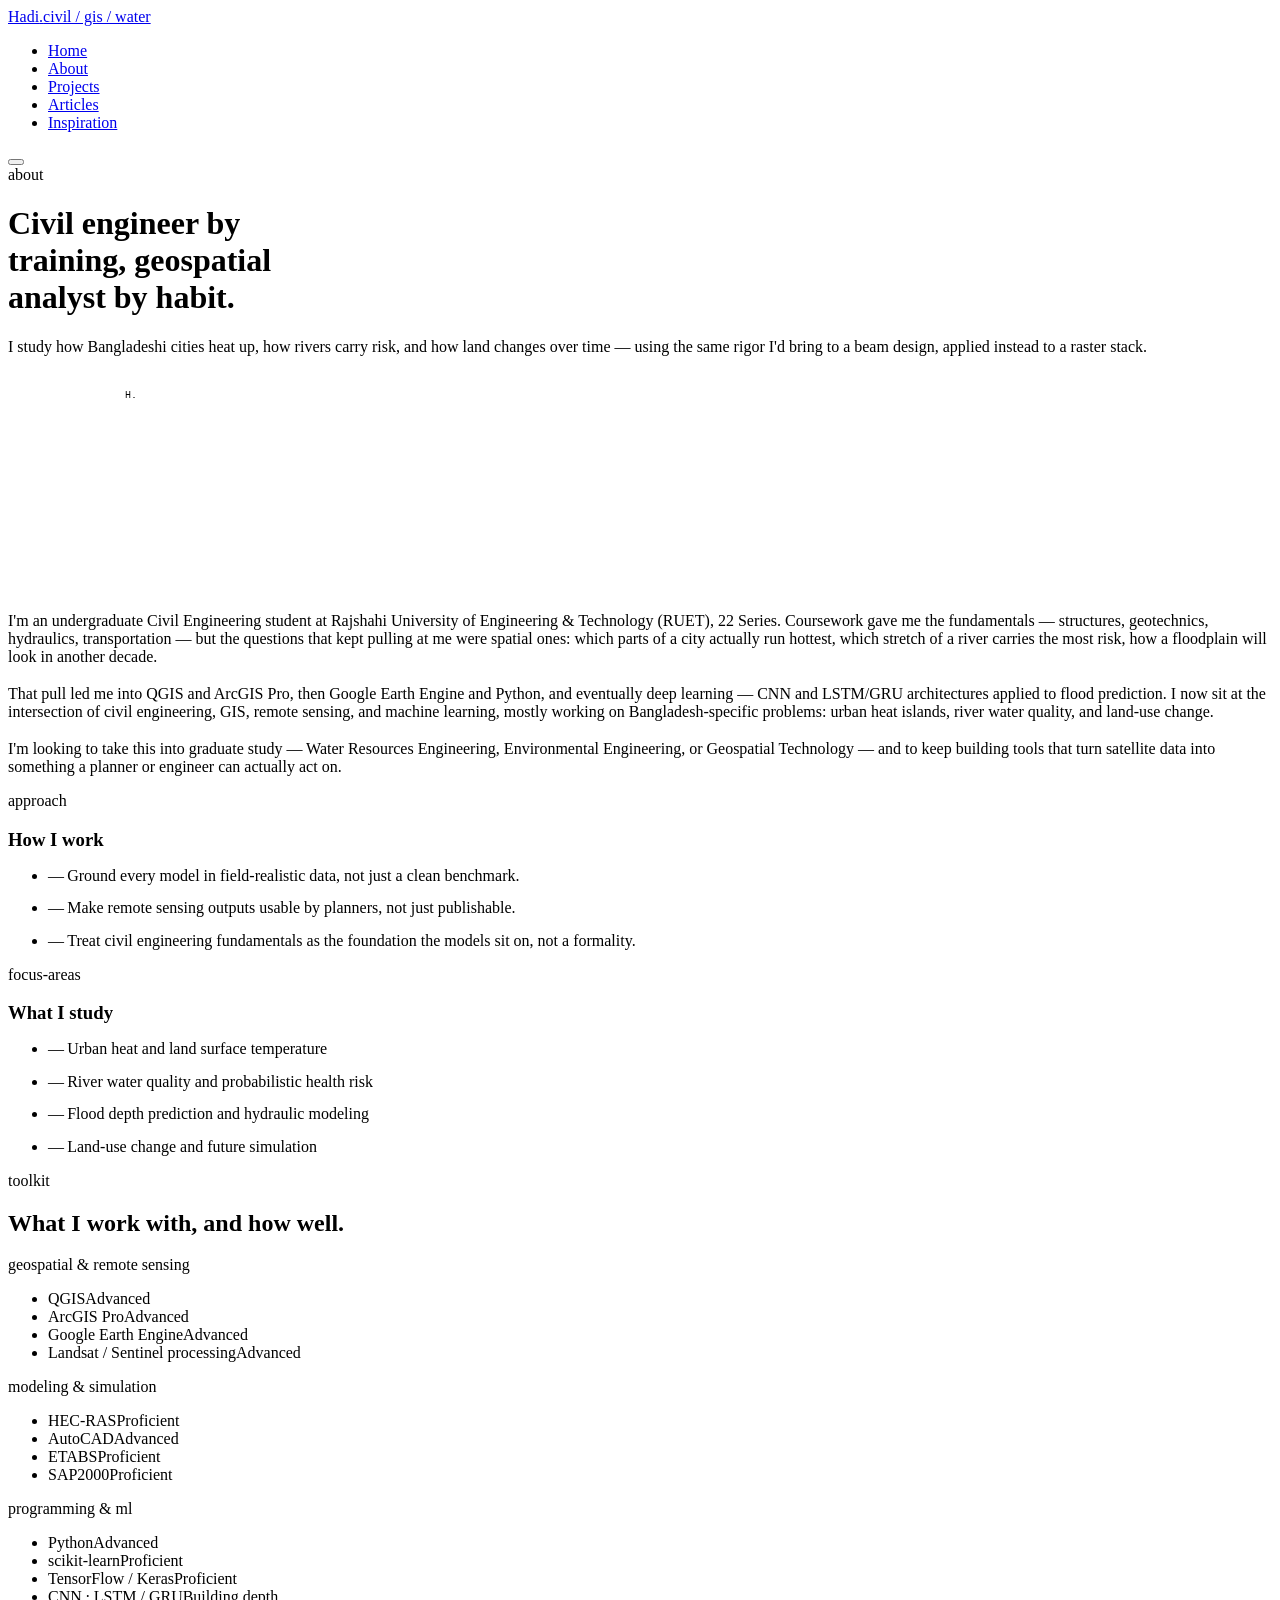
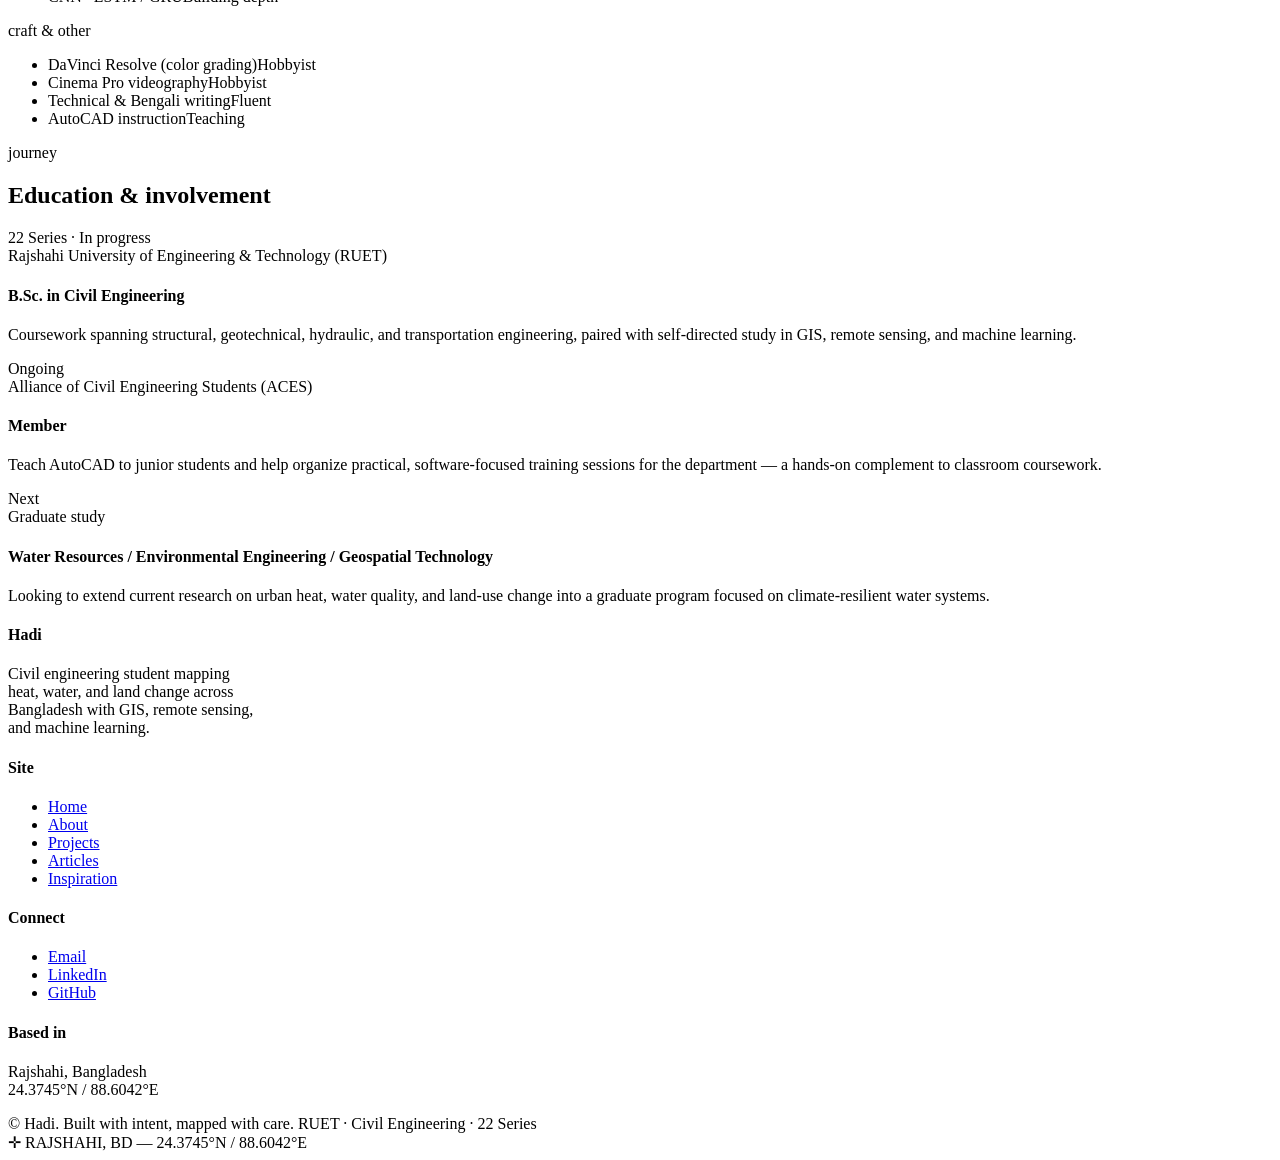
==== about.html @ c2dc0e63 "Add files via upload" ====
<!DOCTYPE html>
<html lang="en">
<head>
<meta charset="UTF-8">
<meta name="viewport" content="width=device-width, initial-scale=1.0">
<title>About — Hadi</title>
<meta name="description" content="Civil engineering student at RUET working across GIS, remote sensing, and machine learning — background, approach, and toolkit.">
<link rel="preconnect" href="https://fonts.googleapis.com">
<link rel="preconnect" href="https://fonts.gstatic.com" crossorigin>
<link href="https://fonts.googleapis.com/css2?family=IBM+Plex+Mono:wght@400;500&family=IBM+Plex+Sans:wght@400;500;600&family=Space+Grotesk:wght@400;500;600;700&display=swap" rel="stylesheet">
<link rel="stylesheet" href="css/style.css">
</head>
<body>

<nav class="site-nav" aria-label="Primary">
  <div class="wrap">
    <a href="index.html" class="brand">Hadi<span class="dot">.</span><span class="tag">civil / gis / water</span></a>
    <ul class="nav-links" id="navLinks">
      <li><a href="index.html">Home</a></li>
      <li><a href="about.html" aria-current="page">About</a></li>
      <li><a href="projects.html">Projects</a></li>
      <li><a href="articles.html">Articles</a></li>
      <li><a href="inspiration.html">Inspiration</a></li>
    </ul>
    <button class="nav-toggle" aria-label="Toggle menu" aria-expanded="false" aria-controls="navLinks">
      <span></span><span></span><span></span>
    </button>
  </div>
</nav>

<header class="page-hero">
  <div class="crop-mark tl"></div>
  <div class="crop-mark tr"></div>
  <div class="wrap">
    <span class="eyebrow reveal">about</span>
    <h1 class="reveal" style="max-width:18ch;">Civil engineer by training, geospatial analyst by habit.</h1>
    <p class="lede reveal">I study how Bangladeshi cities heat up, how rivers carry risk, and how land changes over time — using the same rigor I'd bring to a beam design, applied instead to a raster stack.</p>
  </div>
</header>

<section class="block">
  <div class="wrap split-2 avatar">
    <div class="reveal">
      <svg viewBox="0 0 200 200" width="100%" style="max-width:220px;" aria-hidden="true">
        <rect x="1" y="1" width="198" height="198" fill="none" stroke="var(--paper-line-strong)" stroke-width="1"/>
        <circle cx="100" cy="100" r="70" fill="none" stroke="var(--blueprint)" stroke-width="1" opacity="0.5"/>
        <circle cx="100" cy="100" r="48" fill="none" stroke="var(--teal)" stroke-width="1" opacity="0.5"/>
        <circle cx="100" cy="100" r="26" fill="none" stroke="var(--rust)" stroke-width="1" opacity="0.6"/>
        <line x1="100" y1="0" x2="100" y2="200" stroke="var(--paper-line)" stroke-width="1"/>
        <line x1="0" y1="100" x2="200" y2="100" stroke="var(--paper-line)" stroke-width="1"/>
        <text x="106" y="24" font-family="IBM Plex Mono" font-size="9" fill="var(--muted)">H.</text>
      </svg>
    </div>
    <div class="reveal">
      <p class="lede">I'm an undergraduate Civil Engineering student at Rajshahi University of Engineering &amp; Technology (RUET), 22 Series. Coursework gave me the fundamentals — structures, geotechnics, hydraulics, transportation — but the questions that kept pulling at me were spatial ones: which parts of a city actually run hottest, which stretch of a river carries the most risk, how a floodplain will look in another decade.</p>
      <p style="margin-top:1.2rem;">That pull led me into QGIS and ArcGIS Pro, then Google Earth Engine and Python, and eventually deep learning — CNN and LSTM/GRU architectures applied to flood prediction. I now sit at the intersection of civil engineering, GIS, remote sensing, and machine learning, mostly working on Bangladesh-specific problems: urban heat islands, river water quality, and land-use change.</p>
      <p style="margin-top:1.2rem;">I'm looking to take this into graduate study — Water Resources Engineering, Environmental Engineering, or Geospatial Technology — and to keep building tools that turn satellite data into something a planner or engineer can actually act on.</p>
    </div>
  </div>
</section>

<section class="block bg-alt">
  <div class="wrap split-2">
    <div class="reveal">
      <span class="eyebrow">approach</span>
      <h3 style="margin-bottom:1rem;">How I work</h3>
      <ul style="display:flex; flex-direction:column; gap:0.9rem;">
        <li style="padding-left:1.2rem; position:relative;"><span style="position:absolute; left:0; color:var(--blueprint);">—</span>Ground every model in field-realistic data, not just a clean benchmark.</li>
        <li style="padding-left:1.2rem; position:relative;"><span style="position:absolute; left:0; color:var(--teal);">—</span>Make remote sensing outputs usable by planners, not just publishable.</li>
        <li style="padding-left:1.2rem; position:relative;"><span style="position:absolute; left:0; color:var(--rust);">—</span>Treat civil engineering fundamentals as the foundation the models sit on, not a formality.</li>
      </ul>
    </div>
    <div class="reveal">
      <span class="eyebrow">focus-areas</span>
      <h3 style="margin-bottom:1rem;">What I study</h3>
      <ul style="display:flex; flex-direction:column; gap:0.9rem;">
        <li style="padding-left:1.2rem; position:relative;"><span style="position:absolute; left:0; color:var(--blueprint);">—</span>Urban heat and land surface temperature</li>
        <li style="padding-left:1.2rem; position:relative;"><span style="position:absolute; left:0; color:var(--teal);">—</span>River water quality and probabilistic health risk</li>
        <li style="padding-left:1.2rem; position:relative;"><span style="position:absolute; left:0; color:var(--rust);">—</span>Flood depth prediction and hydraulic modeling</li>
        <li style="padding-left:1.2rem; position:relative;"><span style="position:absolute; left:0; color:var(--amber);">—</span>Land-use change and future simulation</li>
      </ul>
    </div>
  </div>
</section>

<section class="block">
  <div class="wrap">
    <div class="section-head reveal">
      <span class="eyebrow">toolkit</span>
      <h2>What I work with, and how well.</h2>
    </div>
    <div class="skill-matrix">
      <div class="skill-group reveal">
        <span class="eyebrow">geospatial &amp; remote sensing</span>
        <ul class="skill-list">
          <li><span class="name">QGIS</span><span class="meta">Advanced</span></li>
          <li><span class="name">ArcGIS Pro</span><span class="meta">Advanced</span></li>
          <li><span class="name">Google Earth Engine</span><span class="meta">Advanced</span></li>
          <li><span class="name">Landsat / Sentinel processing</span><span class="meta">Advanced</span></li>
        </ul>
      </div>
      <div class="skill-group reveal">
        <span class="eyebrow">modeling &amp; simulation</span>
        <ul class="skill-list">
          <li><span class="name">HEC-RAS</span><span class="meta">Proficient</span></li>
          <li><span class="name">AutoCAD</span><span class="meta">Advanced</span></li>
          <li><span class="name">ETABS</span><span class="meta">Proficient</span></li>
          <li><span class="name">SAP2000</span><span class="meta">Proficient</span></li>
        </ul>
      </div>
      <div class="skill-group reveal">
        <span class="eyebrow">programming &amp; ml</span>
        <ul class="skill-list">
          <li><span class="name">Python</span><span class="meta">Advanced</span></li>
          <li><span class="name">scikit-learn</span><span class="meta">Proficient</span></li>
          <li><span class="name">TensorFlow / Keras</span><span class="meta">Proficient</span></li>
          <li><span class="name">CNN · LSTM / GRU</span><span class="meta">Building depth</span></li>
        </ul>
      </div>
      <div class="skill-group reveal">
        <span class="eyebrow">craft &amp; other</span>
        <ul class="skill-list">
          <li><span class="name">DaVinci Resolve (color grading)</span><span class="meta">Hobbyist</span></li>
          <li><span class="name">Cinema Pro videography</span><span class="meta">Hobbyist</span></li>
          <li><span class="name">Technical &amp; Bengali writing</span><span class="meta">Fluent</span></li>
          <li><span class="name">AutoCAD instruction</span><span class="meta">Teaching</span></li>
        </ul>
      </div>
    </div>
  </div>
</section>

<section class="block bg-alt" id="involvement">
  <div class="wrap">
    <div class="section-head reveal">
      <span class="eyebrow">journey</span>
      <h2>Education &amp; involvement</h2>
    </div>
    <div class="timeline reveal">
      <div class="timeline-row">
        <div class="when mono">22 Series · In progress</div>
        <div>
          <span class="org">Rajshahi University of Engineering &amp; Technology (RUET)</span>
          <h4>B.Sc. in Civil Engineering</h4>
          <p>Coursework spanning structural, geotechnical, hydraulic, and transportation engineering, paired with self-directed study in GIS, remote sensing, and machine learning.</p>
        </div>
      </div>
      <div class="timeline-row">
        <div class="when mono">Ongoing</div>
        <div>
          <span class="org">Alliance of Civil Engineering Students (ACES)</span>
          <h4>Member</h4>
          <p>Teach AutoCAD to junior students and help organize practical, software-focused training sessions for the department — a hands-on complement to classroom coursework.</p>
        </div>
      </div>
      <div class="timeline-row">
        <div class="when mono">Next</div>
        <div>
          <span class="org">Graduate study</span>
          <h4>Water Resources / Environmental Engineering / Geospatial Technology</h4>
          <p>Looking to extend current research on urban heat, water quality, and land-use change into a graduate program focused on climate-resilient water systems.</p>
        </div>
      </div>
    </div>
  </div>
</section>

<footer class="site-footer">
  <div class="wrap">
    <div class="footer-grid">
      <div>
        <h4>Hadi</h4>
        <p style="margin-top:0.6rem; max-width:32ch;">Civil engineering student mapping heat, water, and land change across Bangladesh with GIS, remote sensing, and machine learning.</p>
      </div>
      <div>
        <h4>Site</h4>
        <ul>
          <li><a href="index.html">Home</a></li>
          <li><a href="about.html">About</a></li>
          <li><a href="projects.html">Projects</a></li>
          <li><a href="articles.html">Articles</a></li>
          <li><a href="inspiration.html">Inspiration</a></li>
        </ul>
      </div>
      <div>
        <h4>Connect</h4>
        <ul>
          <li><a href="mailto:your.email@example.com">Email</a></li>
          <li><a href="#">LinkedIn</a></li>
          <li><a href="#">GitHub</a></li>
        </ul>
      </div>
      <div>
        <h4>Based in</h4>
        <p>Rajshahi, Bangladesh<br>24.3745°N / 88.6042°E</p>
      </div>
    </div>
    <div class="footer-bottom">
      <span>© <span data-year></span> Hadi. Built with intent, mapped with care.</span>
      <span>RUET · Civil Engineering · 22 Series</span>
    </div>
  </div>
</footer>

<div class="geo-stamp mono"><span class="crosshair">✛</span> RAJSHAHI, BD — 24.3745°N / 88.6042°E</div>

<script src="js/script.js"></script>
</body>
</html>
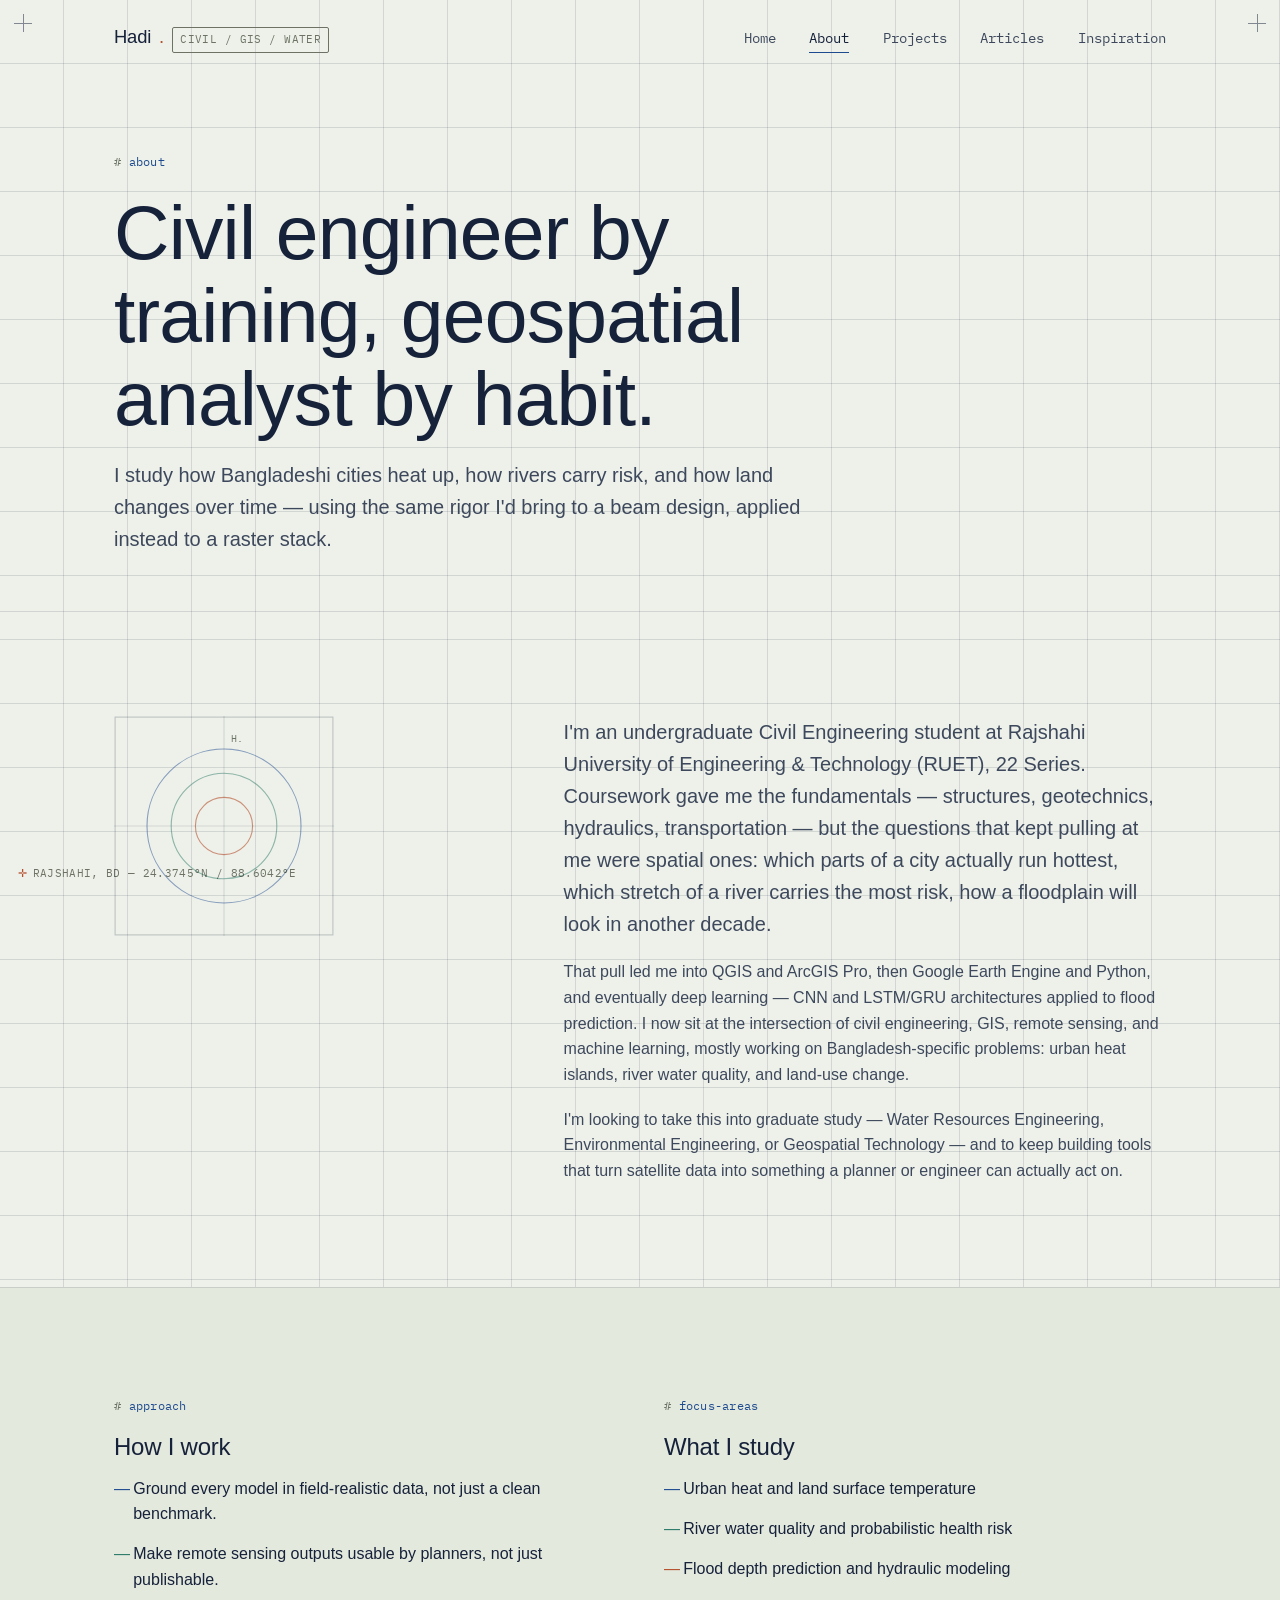
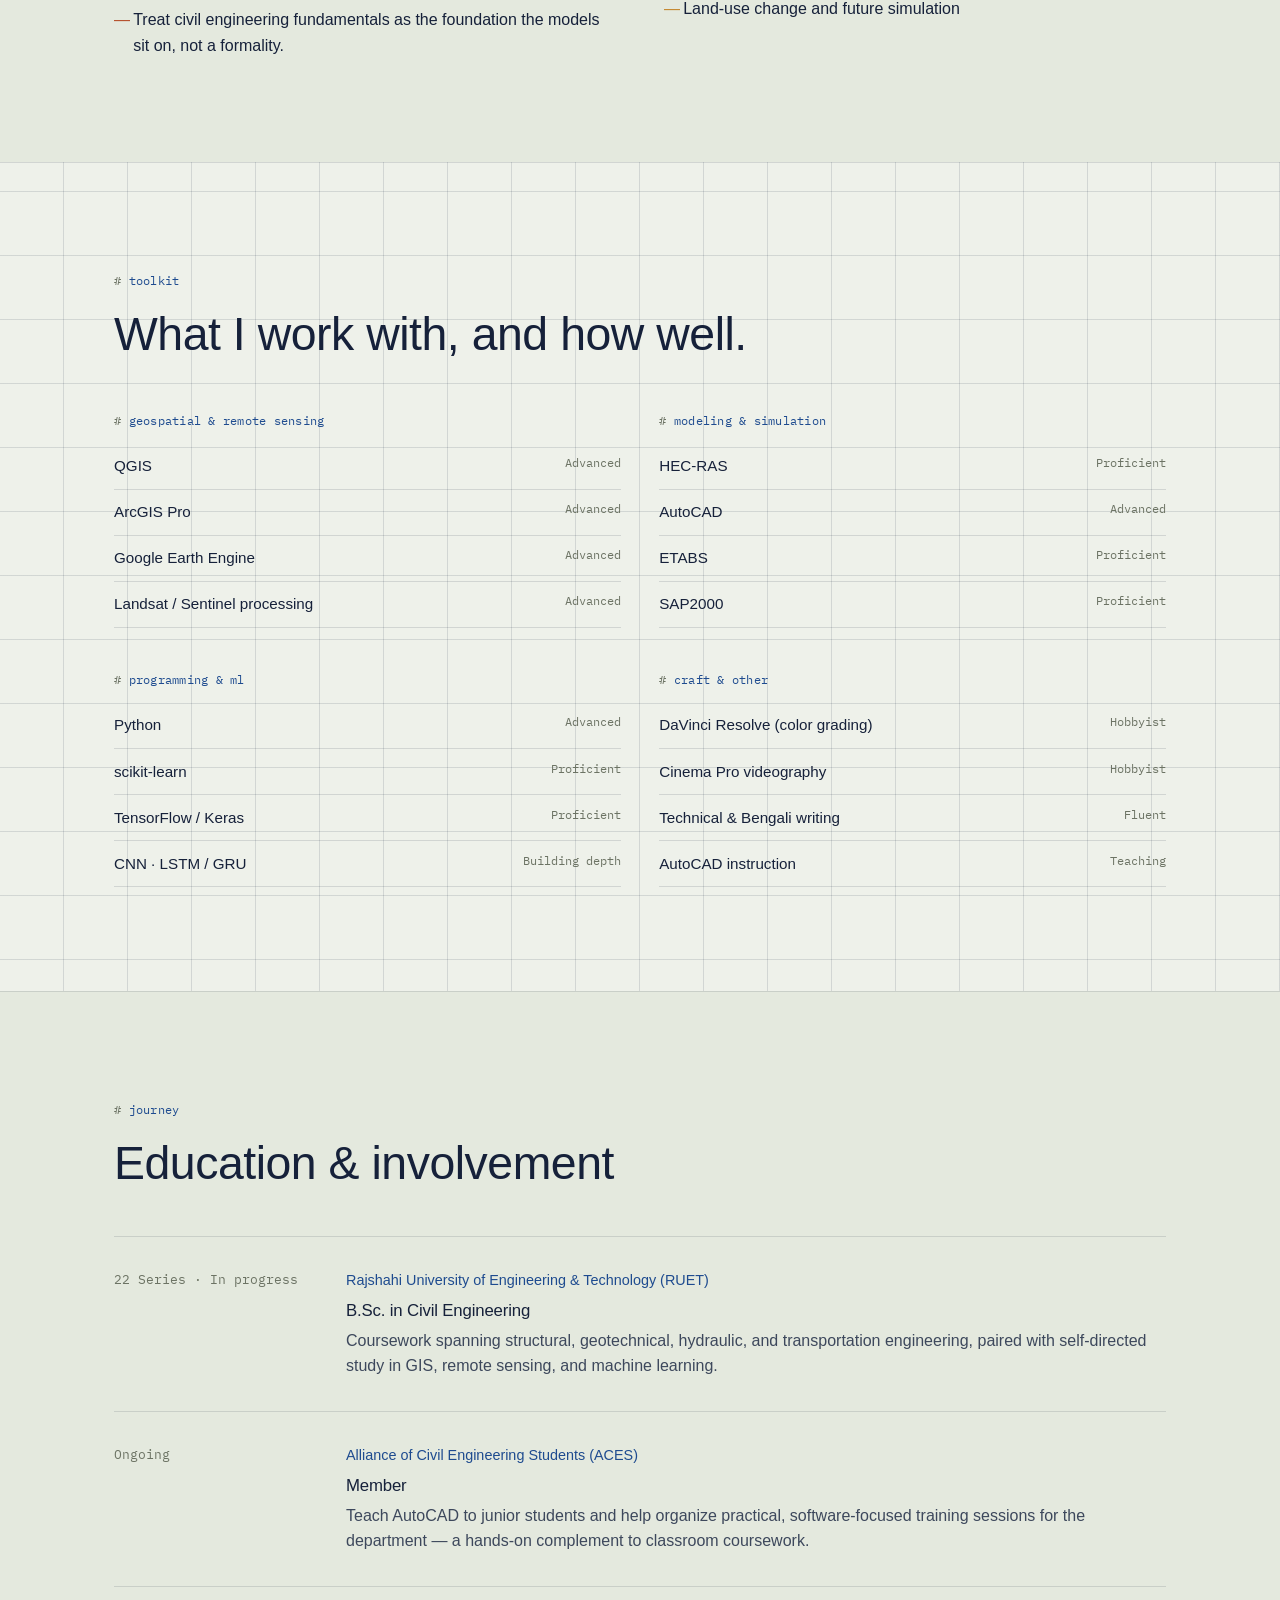
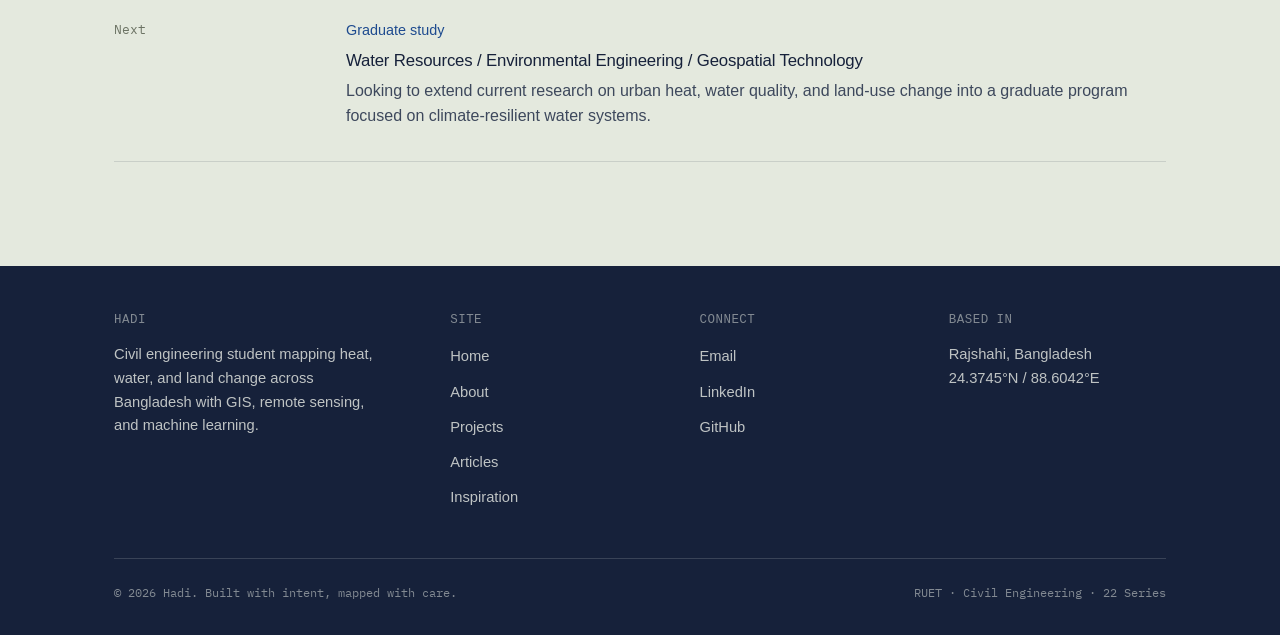
==== commit 9bc30029: "Update about.html" ====
--- a/about.html
+++ b/about.html
@@ -185,9 +185,9 @@
       <div>
         <h4>Connect</h4>
         <ul>
-          <li><a href="mailto:your.email@example.com">Email</a></li>
+          <li><a href="mailto:mail@mdabdulhadisheikh@gmail.com">Email</a></li>
           <li><a href="#">LinkedIn</a></li>
-          <li><a href="#">GitHub</a></li>
+          <li><a href="https://github.com/mdabdulhadisheikh2200170">GitHub</a></li>
         </ul>
       </div>
       <div>
--- a/css/style.css
+++ b/css/style.css
@@ -0,0 +1,795 @@
+/* ==========================================================================
+   Hadi — Portfolio
+   Design language: drafting board / topographic survey.
+   Tokens defined once below, everything else derives from them.
+   ========================================================================== */
+
+:root {
+  /* --- Color --- */
+  --paper: #EEF1EA;
+  --paper-alt: #E4E9DE;
+  --paper-line: rgba(22, 33, 58, 0.13);
+  --paper-line-strong: rgba(22, 33, 58, 0.22);
+  --ink: #16213A;
+  --ink-soft: #3D485C;
+  --muted: #6C7364;
+  --blueprint: #1E4B8F;
+  --blueprint-soft: #4C7FBE;
+  --teal: #2C7A68;
+  --amber: #C4872F;
+  --rust: #B44F2C;
+
+  --ink-rgb: 22, 33, 58;
+  --blueprint-rgb: 30, 75, 143;
+  --teal-rgb: 44, 122, 104;
+  --amber-rgb: 196, 135, 47;
+  --rust-rgb: 180, 79, 44;
+
+  /* --- Type --- */
+  --font-display: 'Space Grotesk', 'Arial Narrow', sans-serif;
+  --font-body: 'IBM Plex Sans', 'Segoe UI', sans-serif;
+  --font-mono: 'IBM Plex Mono', 'Courier New', monospace;
+
+  /* --- Layout --- */
+  --page-max: 1180px;
+  --gutter: clamp(20px, 5vw, 64px);
+  --radius-sm: 2px;
+  --radius-md: 4px;
+  --nav-h: 76px;
+}
+
+/* ==========================================================================
+   Reset
+   ========================================================================== */
+
+*, *::before, *::after { box-sizing: border-box; }
+html { scroll-behavior: smooth; }
+
+@media (prefers-reduced-motion: reduce) {
+  html { scroll-behavior: auto; }
+  *, *::before, *::after {
+    animation-duration: 0.01ms !important;
+    animation-iteration-count: 1 !important;
+    transition-duration: 0.01ms !important;
+    scroll-behavior: auto !important;
+  }
+}
+
+body, h1, h2, h3, h4, p, figure, blockquote { margin: 0; }
+ul, ol { margin: 0; padding: 0; list-style: none; }
+img { max-width: 100%; display: block; }
+a { color: inherit; text-decoration: none; }
+button { font: inherit; color: inherit; background: none; border: 0; cursor: pointer; }
+input, textarea { font: inherit; color: inherit; }
+
+body {
+  background: var(--paper);
+  color: var(--ink);
+  font-family: var(--font-body);
+  font-size: 16px;
+  line-height: 1.6;
+  -webkit-font-smoothing: antialiased;
+  background-image:
+    linear-gradient(var(--paper-line) 1px, transparent 1px),
+    linear-gradient(90deg, var(--paper-line) 1px, transparent 1px);
+  background-size: 64px 64px;
+  background-position: -1px -1px;
+  opacity: 0;
+  animation: page-in 0.5s ease forwards;
+}
+
+@keyframes page-in { to { opacity: 1; } }
+
+:focus-visible {
+  outline: 2px solid var(--blueprint);
+  outline-offset: 3px;
+}
+
+.wrap {
+  max-width: var(--page-max);
+  margin-inline: auto;
+  padding-inline: var(--gutter);
+  position: relative;
+}
+
+/* ==========================================================================
+   Typography
+   ========================================================================== */
+
+h1, h2, h3, h4 {
+  font-family: var(--font-display);
+  color: var(--ink);
+  font-weight: 500;
+  letter-spacing: -0.01em;
+  line-height: 1.08;
+}
+
+h1 { font-size: clamp(2.6rem, 6vw, 5rem); font-weight: 500; }
+h2 { font-size: clamp(1.9rem, 4vw, 2.9rem); }
+h3 { font-size: clamp(1.25rem, 2.2vw, 1.5rem); }
+h4 { font-size: 1.05rem; }
+
+p { color: var(--ink-soft); }
+p.lede { font-size: clamp(1.05rem, 2vw, 1.25rem); color: var(--ink-soft); max-width: 62ch; }
+
+.mono { font-family: var(--font-mono); }
+
+.eyebrow {
+  font-family: var(--font-mono);
+  font-size: 0.78rem;
+  letter-spacing: 0.02em;
+  text-transform: lowercase;
+  color: var(--blueprint);
+  display: inline-flex;
+  align-items: center;
+  gap: 0.6em;
+  margin-bottom: 1.1rem;
+}
+.eyebrow::before { content: "#"; color: var(--muted); }
+.eyebrow .n { color: var(--muted); }
+
+.section-head {
+  max-width: 640px;
+  margin-bottom: 3rem;
+}
+.section-head p { margin-top: 1rem; }
+
+/* ==========================================================================
+   Buttons
+   ========================================================================== */
+
+.btn {
+  font-family: var(--font-mono);
+  font-size: 0.85rem;
+  letter-spacing: 0.02em;
+  display: inline-flex;
+  align-items: center;
+  gap: 0.6em;
+  padding: 0.85em 1.4em;
+  border: 1px solid var(--ink);
+  border-radius: var(--radius-sm);
+  transition: background 0.2s ease, color 0.2s ease, border-color 0.2s ease, transform 0.2s ease;
+  white-space: nowrap;
+}
+.btn-primary { background: var(--ink); color: var(--paper); }
+.btn-primary:hover { background: var(--blueprint); border-color: var(--blueprint); transform: translateY(-2px); }
+.btn-ghost { background: transparent; color: var(--ink); }
+.btn-ghost:hover { background: var(--ink); color: var(--paper); transform: translateY(-2px); }
+.btn-arrow { transition: transform 0.2s ease; }
+.btn:hover .btn-arrow { transform: translate(3px, -3px); }
+
+/* ==========================================================================
+   Nav
+   ========================================================================== */
+
+.site-nav {
+  position: fixed;
+  top: 0; left: 0; right: 0;
+  z-index: 100;
+  height: var(--nav-h);
+  display: flex;
+  align-items: center;
+  border-bottom: 1px solid transparent;
+  transition: background 0.3s ease, border-color 0.3s ease;
+}
+.site-nav.is-scrolled {
+  background: rgba(238, 241, 234, 0.88);
+  backdrop-filter: blur(10px);
+  border-bottom-color: var(--paper-line);
+}
+.site-nav .wrap {
+  display: flex;
+  align-items: center;
+  justify-content: space-between;
+  width: 100%;
+}
+.brand {
+  font-family: var(--font-display);
+  font-size: 1.15rem;
+  letter-spacing: -0.01em;
+  display: flex;
+  align-items: baseline;
+  gap: 0.5rem;
+}
+.brand .dot { color: var(--rust); }
+.brand .tag {
+  font-family: var(--font-mono);
+  font-size: 0.68rem;
+  color: var(--muted);
+  letter-spacing: 0.04em;
+  text-transform: uppercase;
+}
+.nav-links {
+  display: flex;
+  align-items: center;
+  gap: 2.1rem;
+  font-family: var(--font-mono);
+  font-size: 0.86rem;
+}
+.nav-links a {
+  position: relative;
+  padding: 0.3rem 0;
+  color: var(--ink-soft);
+  transition: color 0.2s ease;
+}
+.nav-links a::after {
+  content: "";
+  position: absolute;
+  left: 0; bottom: -2px;
+  width: 100%; height: 1px;
+  background: var(--rust);
+  transform: scaleX(0);
+  transform-origin: left;
+  transition: transform 0.25s ease;
+}
+.nav-links a:hover { color: var(--ink); }
+.nav-links a:hover::after { transform: scaleX(1); }
+.nav-links a[aria-current="page"] { color: var(--ink); }
+.nav-links a[aria-current="page"]::after { transform: scaleX(1); background: var(--blueprint); }
+
+.nav-toggle {
+  display: none;
+  flex-direction: column;
+  gap: 5px;
+  padding: 8px;
+  z-index: 110;
+}
+.nav-toggle span {
+  width: 22px; height: 1.5px;
+  background: var(--ink);
+  transition: transform 0.25s ease, opacity 0.25s ease;
+}
+.nav-toggle[aria-expanded="true"] span:nth-child(1) { transform: translateY(6.5px) rotate(45deg); }
+.nav-toggle[aria-expanded="true"] span:nth-child(2) { opacity: 0; }
+.nav-toggle[aria-expanded="true"] span:nth-child(3) { transform: translateY(-6.5px) rotate(-45deg); }
+
+@media (max-width: 860px) {
+  .nav-toggle { display: flex; }
+  .nav-links {
+    position: fixed;
+    inset: 0;
+    background: var(--paper);
+    flex-direction: column;
+    justify-content: center;
+    align-items: flex-start;
+    gap: 1.6rem;
+    padding: var(--gutter);
+    font-size: 1.4rem;
+    transform: translateX(100%);
+    transition: transform 0.35s ease;
+  }
+  .nav-links.is-open { transform: translateX(0); }
+}
+
+/* ==========================================================================
+   Coordinate stamp + crop marks (signature devices)
+   ========================================================================== */
+
+.geo-stamp {
+  position: fixed;
+  bottom: 18px;
+  left: 18px;
+  z-index: 90;
+  font-family: var(--font-mono);
+  font-size: 0.68rem;
+  color: var(--muted);
+  letter-spacing: 0.03em;
+  display: flex;
+  align-items: center;
+  gap: 0.5em;
+  pointer-events: none;
+  mix-blend-mode: multiply;
+}
+.geo-stamp .crosshair { color: var(--rust); }
+@media (max-width: 700px) { .geo-stamp { display: none; } }
+
+.crop-mark {
+  position: absolute;
+  width: 18px; height: 18px;
+  pointer-events: none;
+  opacity: 0.5;
+}
+.crop-mark::before, .crop-mark::after {
+  content: "";
+  position: absolute;
+  background: var(--ink);
+}
+.crop-mark::before { width: 100%; height: 1px; top: 50%; }
+.crop-mark::after { width: 1px; height: 100%; left: 50%; }
+.crop-mark.tl { top: 14px; left: 14px; }
+.crop-mark.tr { top: 14px; right: 14px; }
+.crop-mark.bl { bottom: 14px; left: 14px; }
+.crop-mark.br { bottom: 14px; right: 14px; }
+
+/* ==========================================================================
+   Hero
+   ========================================================================== */
+
+.hero {
+  position: relative;
+  padding-top: calc(var(--nav-h) + 5.5rem);
+  padding-bottom: 5rem;
+  overflow: hidden;
+  border-bottom: 1px solid var(--paper-line);
+}
+.hero-grid {
+  display: grid;
+  grid-template-columns: 1.1fr 0.9fr;
+  gap: 2rem;
+  align-items: center;
+}
+.hero-copy .location {
+  font-family: var(--font-mono);
+  font-size: 0.82rem;
+  color: var(--muted);
+  text-transform: uppercase;
+  letter-spacing: 0.04em;
+  margin-bottom: 1.6rem;
+  display: block;
+}
+.hero h1 { margin-bottom: 1.6rem; }
+.hero h1 em {
+  font-style: normal;
+  color: var(--blueprint);
+}
+.hero-actions {
+  display: flex;
+  flex-wrap: wrap;
+  gap: 1rem;
+  margin-top: 2.2rem;
+}
+.hero-art { position: relative; height: 100%; min-height: 340px; }
+.hero-coords {
+  margin-top: 1.4rem;
+  font-family: var(--font-mono);
+  font-size: 0.72rem;
+  color: var(--muted);
+}
+
+@media (max-width: 900px) {
+  .hero-grid { grid-template-columns: 1fr; }
+  .hero-art { min-height: 220px; order: -1; opacity: 0.7; }
+}
+
+/* ==========================================================================
+   Stat strip
+   ========================================================================== */
+
+.stat-strip {
+  border-bottom: 1px solid var(--paper-line);
+  padding-block: 2.6rem;
+}
+.stat-grid {
+  display: grid;
+  grid-template-columns: repeat(4, 1fr);
+  gap: 1.5rem;
+}
+.stat-item .num {
+  font-family: var(--font-display);
+  font-size: clamp(1.8rem, 3.4vw, 2.6rem);
+  color: var(--ink);
+}
+.stat-item .label {
+  font-family: var(--font-mono);
+  font-size: 0.78rem;
+  color: var(--muted);
+  margin-top: 0.4rem;
+}
+@media (max-width: 760px) {
+  .stat-grid { grid-template-columns: repeat(2, 1fr); }
+}
+
+/* ==========================================================================
+   Section rhythm
+   ========================================================================== */
+
+section.block { padding-block: 6.5rem; }
+section.block.tight { padding-block: 4.5rem; }
+section.block + section.block { border-top: 1px solid var(--paper-line); }
+.bg-alt { background: var(--paper-alt); }
+.bg-ink { background: var(--ink); color: var(--paper); }
+.bg-ink h1, .bg-ink h2, .bg-ink h3, .bg-ink h4 { color: var(--paper); }
+.bg-ink p { color: rgba(238,241,234,0.72); }
+.bg-ink .eyebrow { color: var(--blueprint-soft); }
+.bg-ink .eyebrow::before, .bg-ink .eyebrow .n { color: rgba(238,241,234,0.5); }
+
+/* ==========================================================================
+   Cards — work / project
+   ========================================================================== */
+
+.card-grid {
+  display: grid;
+  grid-template-columns: repeat(3, 1fr);
+  gap: 1.4rem;
+}
+.card {
+  background: var(--paper-alt);
+  border: 1px solid var(--paper-line);
+  border-radius: var(--radius-md);
+  padding: 1.9rem;
+  display: flex;
+  flex-direction: column;
+  gap: 1rem;
+  transition: transform 0.25s ease, border-color 0.25s ease, box-shadow 0.25s ease;
+}
+.card:hover {
+  transform: translateY(-5px);
+  border-color: var(--blueprint);
+  box-shadow: 0 14px 30px rgba(var(--ink-rgb), 0.08);
+}
+.card .card-top {
+  display: flex;
+  justify-content: space-between;
+  align-items: flex-start;
+  font-family: var(--font-mono);
+  font-size: 0.72rem;
+  color: var(--muted);
+}
+.card h3 { margin-top: 0.2rem; }
+.card p { font-size: 0.95rem; }
+.card .tags {
+  display: flex;
+  flex-wrap: wrap;
+  gap: 0.5rem;
+  margin-top: auto;
+  padding-top: 0.6rem;
+}
+.tag {
+  font-family: var(--font-mono);
+  font-size: 0.68rem;
+  letter-spacing: 0.02em;
+  text-transform: uppercase;
+  padding: 0.3em 0.65em;
+  border-radius: var(--radius-sm);
+  border: 1px solid currentColor;
+}
+.tag.teal { color: var(--teal); background: rgba(var(--teal-rgb), 0.08); }
+.tag.amber { color: var(--amber); background: rgba(var(--amber-rgb), 0.08); }
+.tag.rust { color: var(--rust); background: rgba(var(--rust-rgb), 0.08); }
+.tag.blue { color: var(--blueprint); background: rgba(var(--blueprint-rgb), 0.08); }
+
+.card-link {
+  font-family: var(--font-mono);
+  font-size: 0.78rem;
+  display: inline-flex;
+  align-items: center;
+  gap: 0.4em;
+  color: var(--ink);
+}
+.card-link .a { transition: transform 0.2s ease; }
+.card:hover .card-link .a { transform: translate(3px, -3px); }
+
+@media (max-width: 980px) {
+  .card-grid { grid-template-columns: repeat(2, 1fr); }
+}
+@media (max-width: 640px) {
+  .card-grid { grid-template-columns: 1fr; }
+}
+
+/* ==========================================================================
+   Project detail rows (projects page)
+   ========================================================================== */
+
+.project-list { border-top: 1px solid var(--paper-line); }
+.project-row {
+  display: grid;
+  grid-template-columns: 100px 1fr;
+  gap: 2rem;
+  padding-block: 3rem;
+  border-bottom: 1px solid var(--paper-line);
+}
+.project-row .idx {
+  font-family: var(--font-mono);
+  font-size: 0.85rem;
+  color: var(--muted);
+}
+.project-row .meta {
+  font-family: var(--font-mono);
+  font-size: 0.78rem;
+  color: var(--muted);
+  margin-bottom: 1rem;
+  display: block;
+}
+.project-row h3 { margin-bottom: 0.7rem; }
+.project-row p { max-width: 64ch; margin-bottom: 1.1rem; }
+.project-row .tags { display: flex; flex-wrap: wrap; gap: 0.5rem; }
+.status-tag { margin-bottom: 0.9rem; }
+@media (max-width: 760px) {
+  .project-row { grid-template-columns: 1fr; gap: 0.8rem; }
+}
+
+.card-grid.cols-2 { grid-template-columns: repeat(2, 1fr); }
+@media (max-width: 700px) { .card-grid.cols-2 { grid-template-columns: 1fr; } }
+
+/* ==========================================================================
+   Toolset strip
+   ========================================================================== */
+
+.tool-strip {
+  display: flex;
+  flex-wrap: wrap;
+  gap: 0.9rem;
+}
+.tool-chip {
+  font-family: var(--font-mono);
+  font-size: 0.82rem;
+  padding: 0.55em 1em;
+  border: 1px dashed var(--paper-line-strong);
+  border-radius: var(--radius-sm);
+  color: var(--ink-soft);
+}
+
+/* ==========================================================================
+   Timeline (education / journey)
+   ========================================================================== */
+
+.timeline { border-top: 1px solid var(--paper-line); }
+.timeline-row {
+  display: grid;
+  grid-template-columns: 200px 1fr;
+  gap: 2rem;
+  padding-block: 2rem;
+  border-bottom: 1px solid var(--paper-line);
+}
+.timeline-row .when {
+  font-family: var(--font-mono);
+  font-size: 0.82rem;
+  color: var(--muted);
+}
+.timeline-row h4 { margin-bottom: 0.5rem; }
+.timeline-row .org { color: var(--blueprint); font-size: 0.9rem; margin-bottom: 0.6rem; display: block; }
+@media (max-width: 700px) {
+  .timeline-row { grid-template-columns: 1fr; gap: 0.6rem; }
+}
+
+/* ==========================================================================
+   Skill matrix (about page)
+   ========================================================================== */
+
+.skill-matrix {
+  display: grid;
+  grid-template-columns: repeat(2, 1fr);
+  gap: 2.4rem;
+}
+.skill-group .eyebrow { margin-bottom: 0.8rem; }
+.skill-list li {
+  display: flex;
+  justify-content: space-between;
+  gap: 1rem;
+  padding-block: 0.65rem;
+  border-bottom: 1px solid var(--paper-line);
+  font-size: 0.95rem;
+}
+.skill-list li .name { color: var(--ink); }
+.skill-list li .meta {
+  font-family: var(--font-mono);
+  font-size: 0.72rem;
+  color: var(--muted);
+  white-space: nowrap;
+}
+@media (max-width: 760px) {
+  .skill-matrix { grid-template-columns: 1fr; }
+}
+
+/* ==========================================================================
+   Article / notes list
+   ========================================================================== */
+
+.note-list { border-top: 1px solid var(--paper-line); }
+.note-row {
+  display: grid;
+  grid-template-columns: 140px 1fr 120px;
+  gap: 1.6rem;
+  align-items: baseline;
+  padding-block: 1.8rem;
+  border-bottom: 1px solid var(--paper-line);
+  transition: padding-left 0.25s ease;
+}
+.note-row:hover { padding-left: 0.6rem; }
+.note-row .status {
+  font-family: var(--font-mono);
+  font-size: 0.68rem;
+  text-transform: uppercase;
+  color: var(--muted);
+}
+.note-row h3 { font-size: 1.15rem; margin-bottom: 0.4rem; }
+.note-row p { font-size: 0.92rem; }
+.note-row .arrow {
+  justify-self: end;
+  font-family: var(--font-mono);
+  transition: transform 0.2s ease;
+}
+.note-row:hover .arrow { transform: translate(3px, -3px); }
+@media (max-width: 700px) {
+  .note-row { grid-template-columns: 1fr; gap: 0.5rem; }
+  .note-row .arrow { justify-self: start; }
+}
+
+/* ==========================================================================
+   Quote / pull blocks
+   ========================================================================== */
+
+.pull-quote {
+  font-family: var(--font-display);
+  font-size: clamp(1.3rem, 2.6vw, 1.9rem);
+  color: var(--ink);
+  max-width: 46ch;
+  line-height: 1.35;
+  position: relative;
+  padding-left: 1.4rem;
+  border-left: 2px solid var(--rust);
+}
+
+/* ==========================================================================
+   Inspiration board
+   ========================================================================== */
+
+.board-grid {
+  display: grid;
+  grid-template-columns: repeat(3, 1fr);
+  gap: 1.4rem;
+}
+.board-card {
+  border: 1px solid var(--paper-line);
+  border-radius: var(--radius-md);
+  padding: 1.7rem;
+  background: var(--paper-alt);
+  min-height: 180px;
+  display: flex;
+  flex-direction: column;
+  justify-content: space-between;
+}
+.board-card .mark { font-family: var(--font-mono); font-size: 0.72rem; color: var(--muted); }
+.board-card h4 { margin-block: 0.8rem 0.5rem; }
+.board-card p { font-size: 0.9rem; }
+@media (max-width: 980px) { .board-grid { grid-template-columns: repeat(2, 1fr); } }
+@media (max-width: 640px) { .board-grid { grid-template-columns: 1fr; } }
+
+/* ==========================================================================
+   Contact / footer
+   ========================================================================== */
+
+.contact-block {
+  display: grid;
+  grid-template-columns: 1.3fr 1fr;
+  gap: 2rem;
+  align-items: end;
+}
+.contact-links { display: flex; flex-direction: column; gap: 1rem; }
+.contact-links a {
+  font-family: var(--font-mono);
+  font-size: 1rem;
+  display: flex;
+  justify-content: space-between;
+  border-bottom: 1px solid rgba(238,241,234,0.22);
+  padding-bottom: 0.8rem;
+  transition: opacity 0.2s ease;
+}
+.contact-links a:hover { opacity: 0.65; }
+@media (max-width: 760px) { .contact-block { grid-template-columns: 1fr; } }
+
+.site-footer {
+  background: var(--ink);
+  color: var(--paper);
+  padding-block: 3rem 2rem;
+}
+.footer-grid {
+  display: grid;
+  grid-template-columns: 1.4fr repeat(3, 1fr);
+  gap: 2rem;
+  padding-bottom: 2.4rem;
+  border-bottom: 1px solid rgba(238,241,234,0.16);
+}
+@media (max-width: 780px) {
+  .footer-grid { grid-template-columns: 1fr 1fr; gap: 2rem 1.5rem; }
+}
+@media (max-width: 480px) {
+  .footer-grid { grid-template-columns: 1fr; gap: 1.8rem; }
+}
+.footer-grid h4 {
+  color: var(--paper);
+  font-family: var(--font-mono);
+  font-size: 0.78rem;
+  text-transform: uppercase;
+  letter-spacing: 0.04em;
+  margin-bottom: 1rem;
+  color: rgba(238,241,234,0.5);
+}
+.footer-grid a, .footer-grid p { color: rgba(238,241,234,0.78); font-size: 0.92rem; }
+.footer-grid ul li { margin-bottom: 0.6rem; }
+.footer-grid ul li a:hover { color: var(--paper); }
+.footer-bottom {
+  display: flex;
+  justify-content: space-between;
+  flex-wrap: wrap;
+  gap: 0.8rem;
+  padding-top: 1.6rem;
+  font-family: var(--font-mono);
+  font-size: 0.72rem;
+  color: rgba(238,241,234,0.5);
+}
+
+/* ==========================================================================
+   Reveal-on-scroll
+   ========================================================================== */
+
+.reveal {
+  opacity: 0;
+  transform: translateY(18px);
+  transition: opacity 0.6s ease, transform 0.6s ease;
+}
+.reveal.is-visible { opacity: 1; transform: translateY(0); }
+
+/* ==========================================================================
+   Page hero (interior pages, shorter)
+   ========================================================================== */
+
+.page-hero {
+  padding-top: calc(var(--nav-h) + 4.5rem);
+  padding-bottom: 3.5rem;
+  border-bottom: 1px solid var(--paper-line);
+}
+.page-hero .eyebrow { margin-bottom: 1.2rem; }
+.page-hero p.lede { margin-top: 1.2rem; }
+
+/* ==========================================================================
+   Contour illustration + live coordinate readout
+   ========================================================================== */
+
+.contour-svg { width: 100%; height: 100%; display: block; }
+.contour-line { fill: none; stroke: var(--blueprint); stroke-width: 1.1; }
+.contour-line.l1 { opacity: 0.5; }
+.contour-line.l2 { opacity: 0.36; stroke: var(--teal); }
+.contour-line.l3 { opacity: 0.3; }
+.contour-line.l4 { opacity: 0.22; stroke: var(--rust); }
+.contour-line.l5 { opacity: 0.16; }
+.sample-point { fill: var(--rust); }
+.sample-point.alt { fill: var(--teal); }
+.sample-label { font-family: var(--font-mono); font-size: 9px; fill: var(--muted); }
+
+.coord-readout-box {
+  position: absolute;
+  bottom: 6px;
+  left: 6px;
+  font-family: var(--font-mono);
+  font-size: 0.72rem;
+  color: var(--ink-soft);
+  background: rgba(238, 241, 234, 0.78);
+  padding: 0.45em 0.75em;
+  border: 1px solid var(--paper-line-strong);
+  border-radius: var(--radius-sm);
+  display: flex;
+  align-items: center;
+  gap: 0.5em;
+}
+.coord-readout-box .dot {
+  width: 6px; height: 6px;
+  border-radius: 50%;
+  background: var(--rust);
+  flex: none;
+}
+
+/* ==========================================================================
+   Split layout (two-column sections that must stack on mobile)
+   ========================================================================== */
+
+.split-2 {
+  display: grid;
+  grid-template-columns: 1fr 1fr;
+  gap: 3rem;
+}
+.split-2.avatar { grid-template-columns: 0.8fr 1.2fr; align-items: start; }
+.split-2.align-c { align-items: center; }
+@media (max-width: 760px) {
+  .split-2, .split-2.avatar { grid-template-columns: 1fr; gap: 2rem; }
+}
+
+/* Utility */
+.mt-lg { margin-top: 3rem; }
+.center-note {
+  text-align: center;
+  font-family: var(--font-mono);
+  font-size: 0.85rem;
+  color: var(--muted);
+  padding-block: 2rem;
+}
